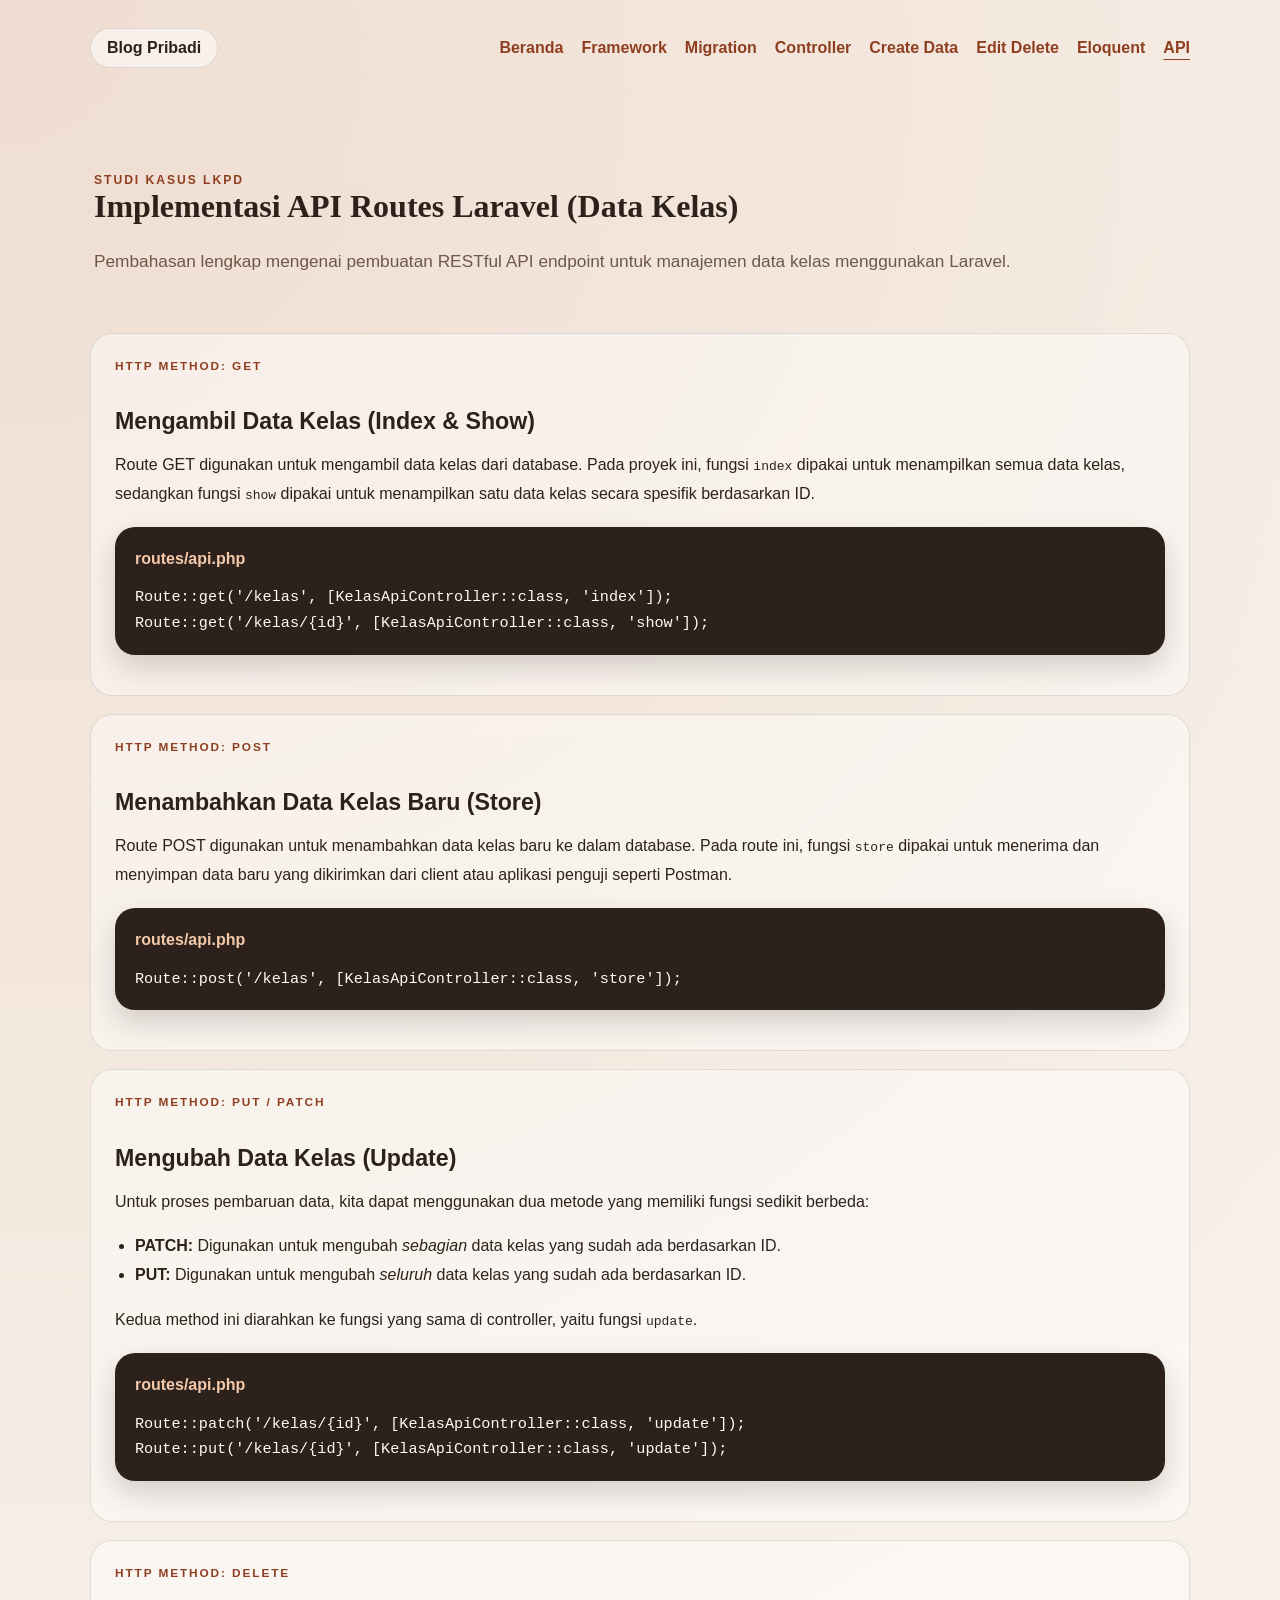
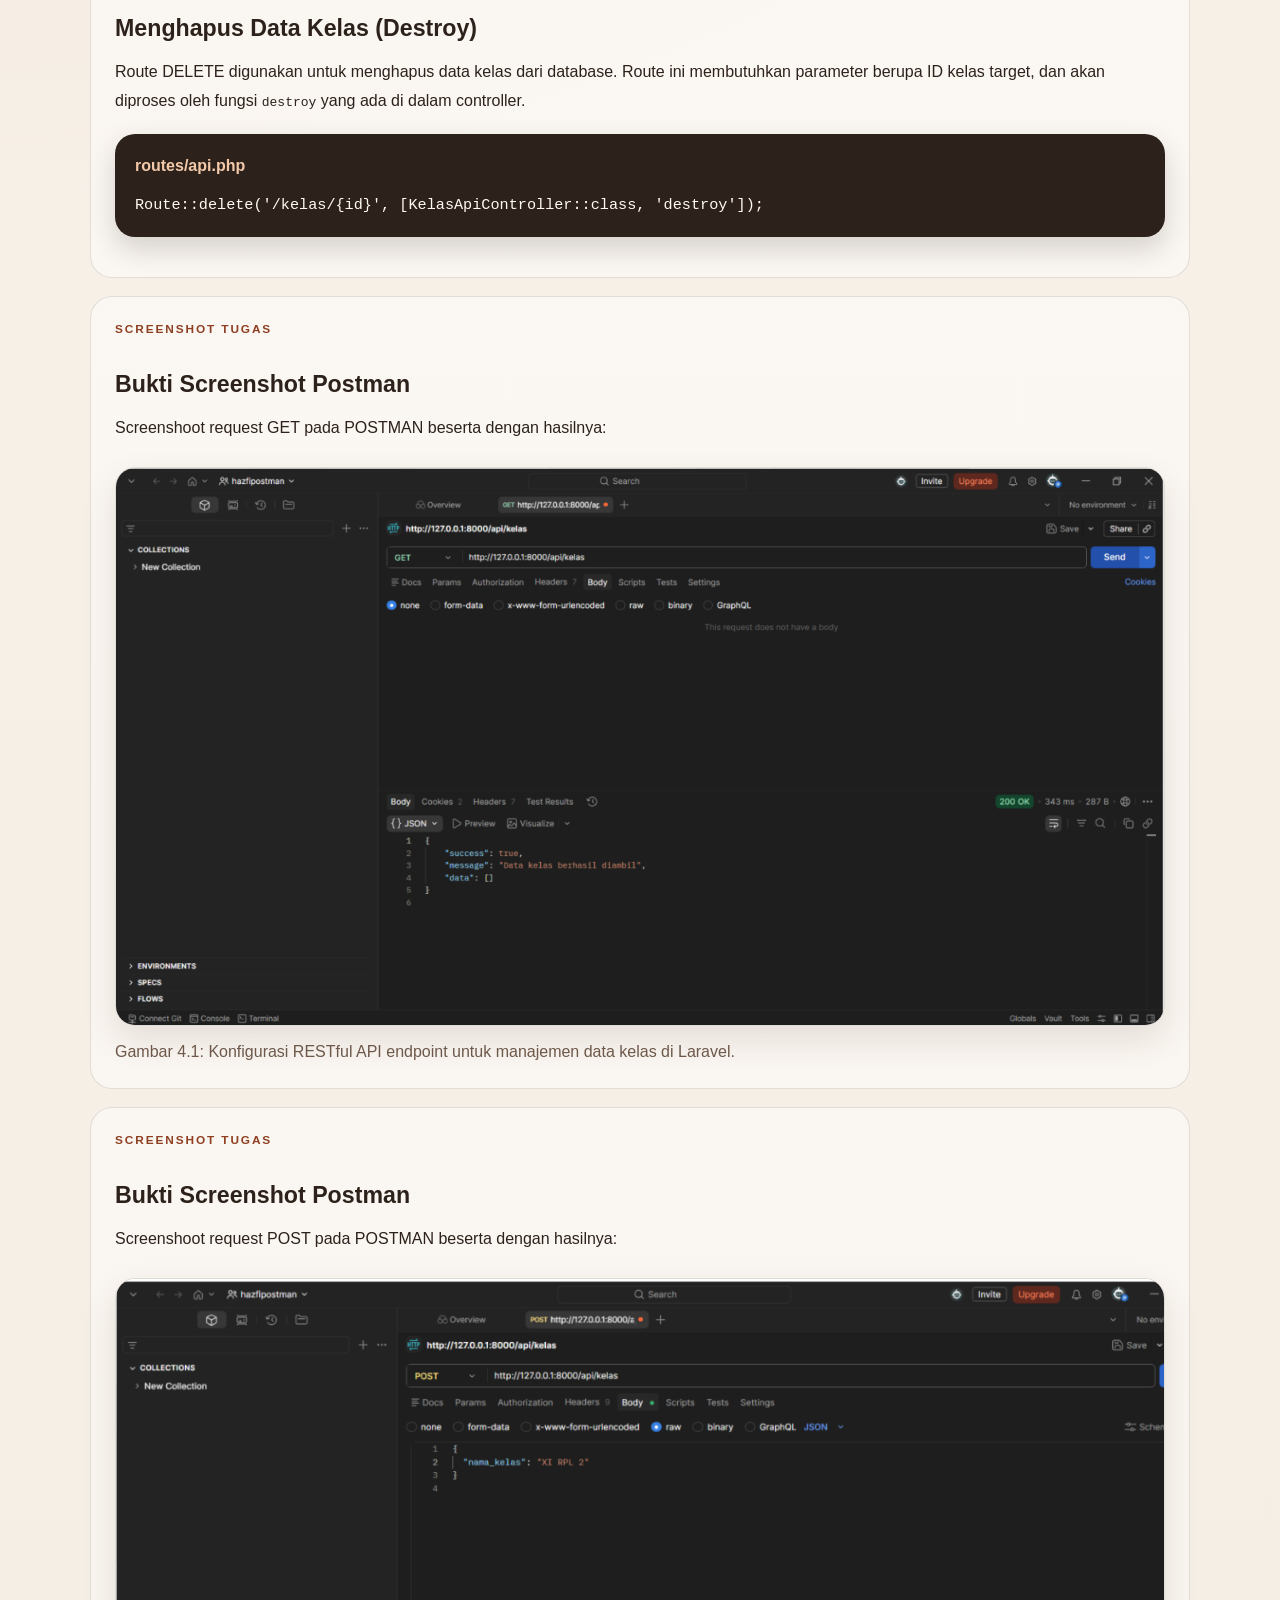
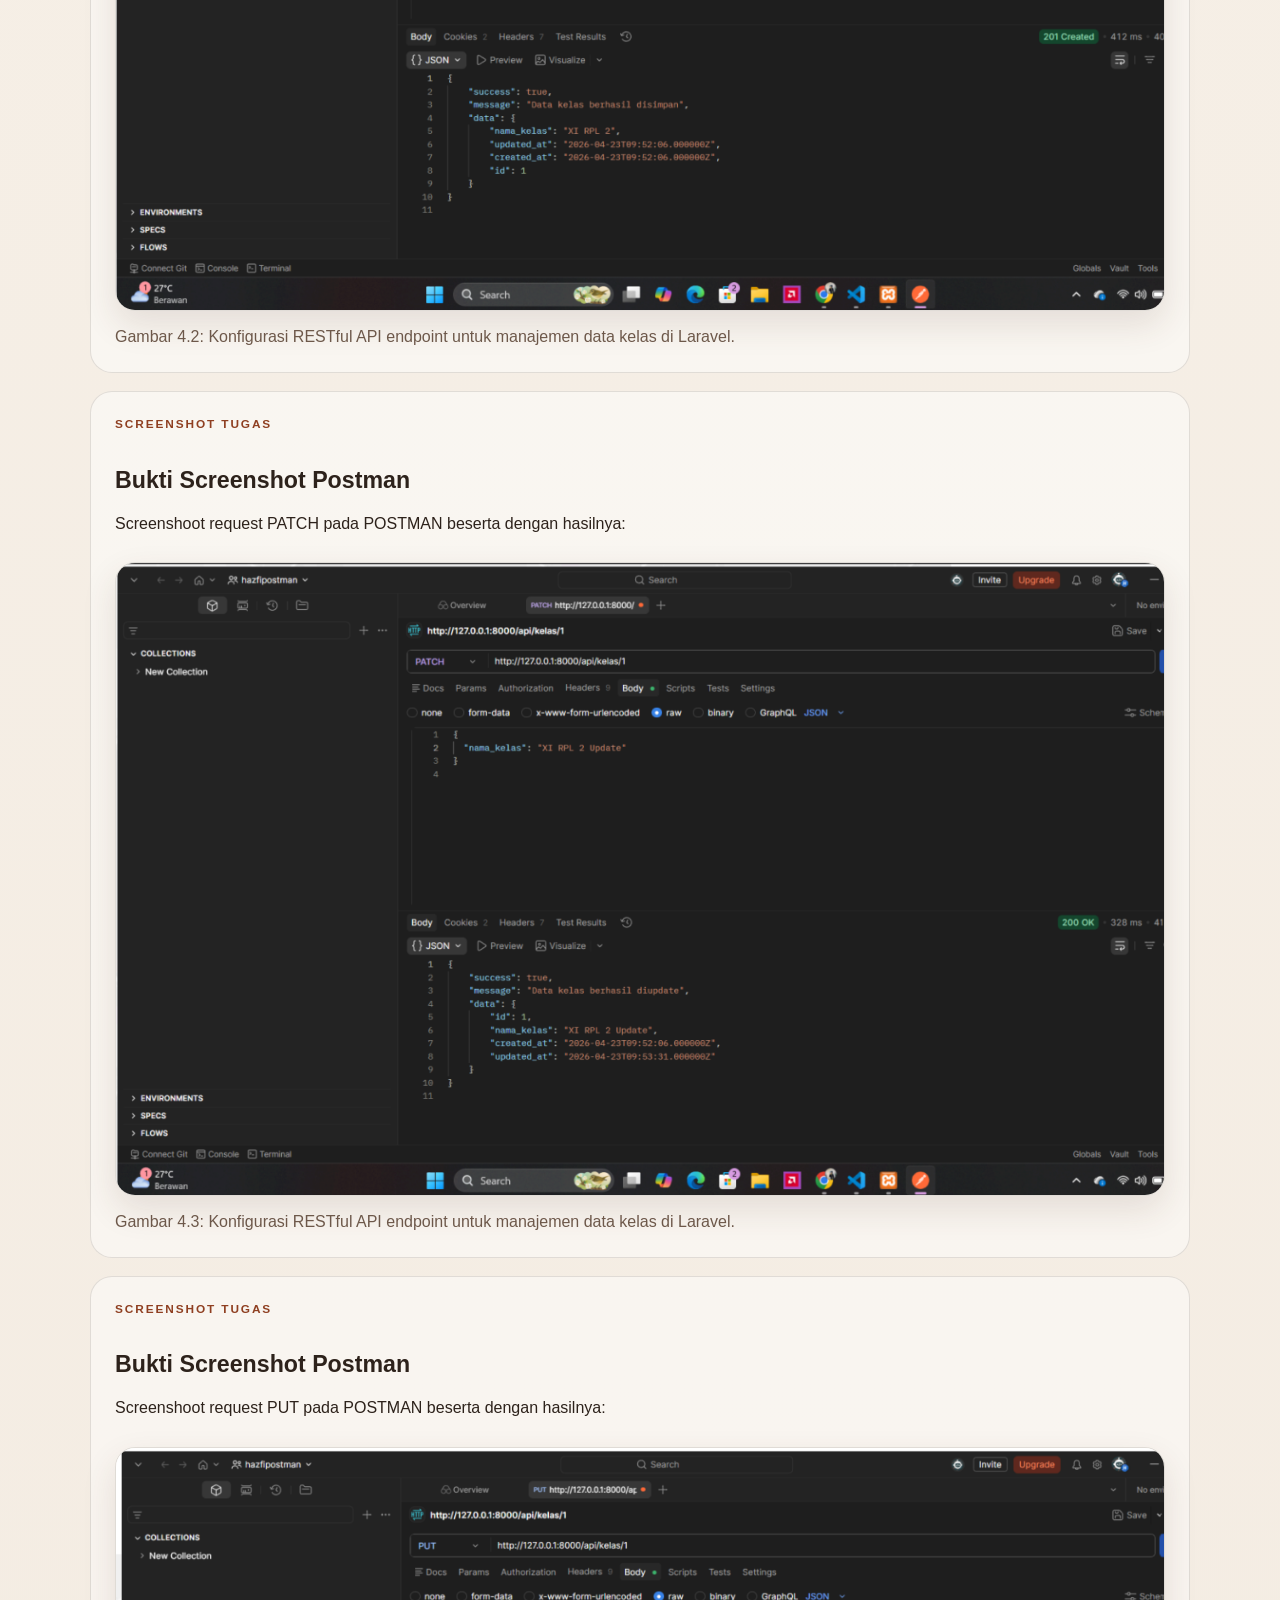
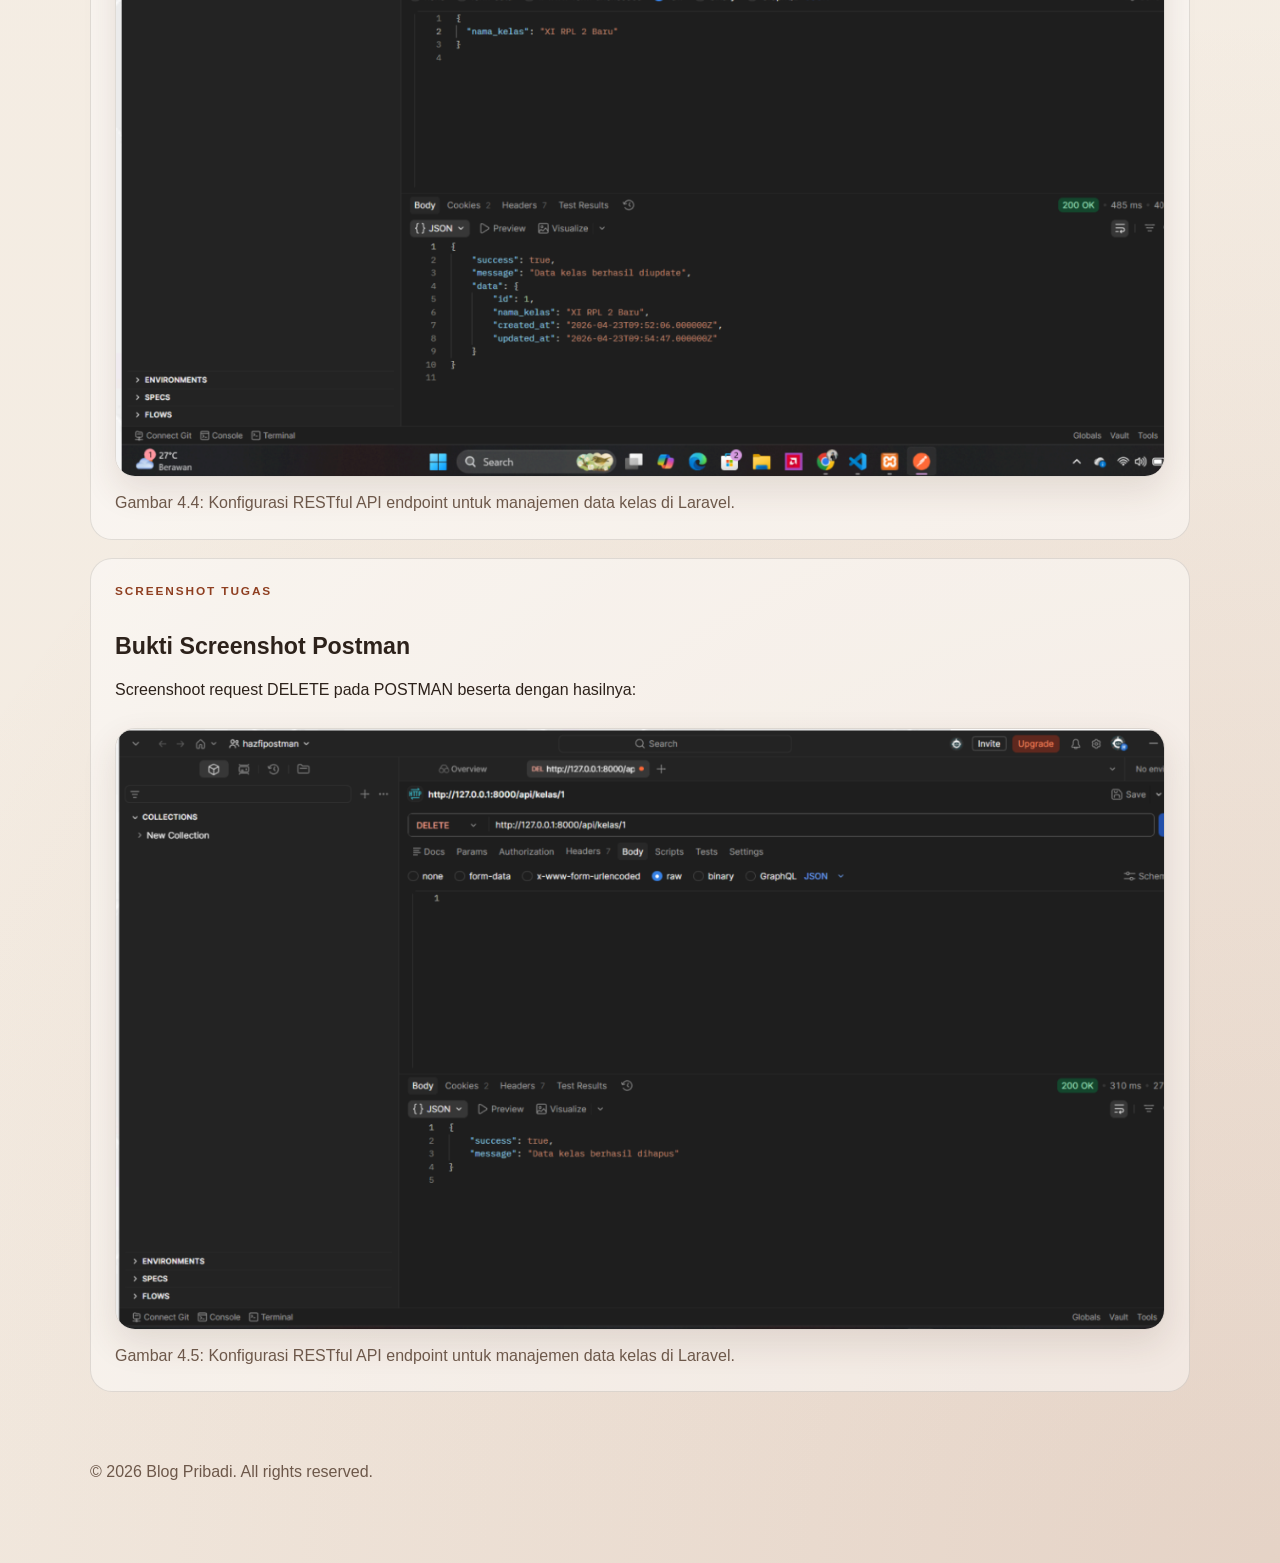
==== api.html @ e0fb1456 "Add files via upload" ====
<!DOCTYPE html>
<html lang="id">
<head>
    <meta charset="UTF-8">
    <meta name="viewport" content="width=device-width, initial-scale=1.0">
    <title>Materi API & Studi Kasus - Blog Pribadi</title>
    <link rel="stylesheet" href="styles.css"> 
</head>
<body>

    <header class="subhero">
        <div class="topbar">
            <div class="brand">Blog Pribadi</div>
            <nav class="nav-menu">
                <a href="index.html" class="nav-link">Beranda</a>
                <a href="framework.html" class="nav-link">Framework</a>
                <a href="migration.html" class="nav-link">Migration</a>
                <a href="controller.html" class="nav-link">Controller</a>
                <a href="create.html" class="nav-link">Create Data</a>
                <a href="edit-delete.html" class="nav-link">Edit Delete</a>
                <a href="eloquent.html" class="nav-link">Eloquent</a>
                <a href="api.html" class="nav-link current">API</a> 
            </nav>
        </div>
    </header>

    <main class="section">
        <div class="page-head">
            <span class="eyebrow">Studi Kasus LKPD</span>
            <h1>Implementasi API Routes Laravel (Data Kelas)</h1>
            <p class="lead">Pembahasan lengkap mengenai pembuatan RESTful API endpoint untuk manajemen data kelas menggunakan Laravel.</p>
        </div>

        <div class="article-blocks">
            
            <div class="article-block">
                <p class="article-kicker">HTTP Method: GET</p>
                <h4>Mengambil Data Kelas (Index & Show)</h4>
                <p>Route GET digunakan untuk mengambil data kelas dari database. Pada proyek ini, fungsi <code>index</code> dipakai untuk menampilkan semua data kelas, sedangkan fungsi <code>show</code> dipakai untuk menampilkan satu data kelas secara spesifik berdasarkan ID.</p>
                
                <div class="code-example">
                    <p class="code-title">routes/api.php</p>
                    <pre><code>Route::get('/kelas', [KelasApiController::class, 'index']);
Route::get('/kelas/{id}', [KelasApiController::class, 'show']);</code></pre>
                </div>
            </div>

            <div class="article-block">
                <p class="article-kicker">HTTP Method: POST</p>
                <h4>Menambahkan Data Kelas Baru (Store)</h4>
                <p>Route POST digunakan untuk menambahkan data kelas baru ke dalam database. Pada route ini, fungsi <code>store</code> dipakai untuk menerima dan menyimpan data baru yang dikirimkan dari client atau aplikasi penguji seperti Postman.</p>
                
                <div class="code-example">
                    <p class="code-title">routes/api.php</p>
                    <pre><code>Route::post('/kelas', [KelasApiController::class, 'store']);</code></pre>
                </div>
            </div>

            <div class="article-block">
                <p class="article-kicker">HTTP Method: PUT / PATCH</p>
                <h4>Mengubah Data Kelas (Update)</h4>
                <p>Untuk proses pembaruan data, kita dapat menggunakan dua metode yang memiliki fungsi sedikit berbeda:</p>
                <ul class="article-list">
                    <li><strong>PATCH:</strong> Digunakan untuk mengubah <em>sebagian</em> data kelas yang sudah ada berdasarkan ID.</li>
                    <li><strong>PUT:</strong> Digunakan untuk mengubah <em>seluruh</em> data kelas yang sudah ada berdasarkan ID.</li>
                </ul>
                <p>Kedua method ini diarahkan ke fungsi yang sama di controller, yaitu fungsi <code>update</code>.</p>
                
                <div class="code-example">
                    <p class="code-title">routes/api.php</p>
                    <pre><code>Route::patch('/kelas/{id}', [KelasApiController::class, 'update']);
Route::put('/kelas/{id}', [KelasApiController::class, 'update']);</code></pre>
                </div>
            </div>

            <div class="article-block">
                <p class="article-kicker">HTTP Method: DELETE</p>
                <h4>Menghapus Data Kelas (Destroy)</h4>
                <p>Route DELETE digunakan untuk menghapus data kelas dari database. Route ini membutuhkan parameter berupa ID kelas target, dan akan diproses oleh fungsi <code>destroy</code> yang ada di dalam controller.</p>
                
                <div class="code-example">
                    <p class="code-title">routes/api.php</p>
                    <pre><code>Route::delete('/kelas/{id}', [KelasApiController::class, 'destroy']);</code></pre>
                </div>
            </div>

            <div class="article-block">
                <p class="article-kicker">Screenshot Tugas</p>
                <h4>Bukti Screenshot Postman </h4>
                <p>Screenshoot request GET pada POSTMAN beserta dengan hasilnya:</p>
                
                <figure class="article-figure">
                    <img src="assets/ss-postman-get.png" alt="Screenshot Route API" class="article-image">
                    <figcaption>Gambar 4.1: Konfigurasi RESTful API endpoint untuk manajemen data kelas di Laravel.</figcaption>
                </figure>
            </div>

               
               
               
               
                <div class="article-block">
                <p class="article-kicker">Screenshot Tugas</p>
                <h4>Bukti Screenshot Postman </h4>
                <p>Screenshoot request POST pada POSTMAN beserta dengan hasilnya:</p>

                <figure class="article-figure">
                    <img src="assets/ss-postman-post.png" alt="Screenshot Route API" class="article-image">
                    <figcaption>Gambar 4.2: Konfigurasi RESTful API endpoint untuk manajemen data kelas di Laravel.</figcaption>
                </figure>
            </div>

             <div class="article-block">
                <p class="article-kicker">Screenshot Tugas</p>
                <h4>Bukti Screenshot Postman </h4>
                <p>Screenshoot request PATCH pada POSTMAN beserta dengan hasilnya:</p>

                <figure class="article-figure">
                    <img src="assets/ss-postman-patch.png" alt="Screenshot Route API" class="article-image">
                    <figcaption>Gambar 4.3: Konfigurasi RESTful API endpoint untuk manajemen data kelas di Laravel.</figcaption>
                </figure>
            </div>


             <div class="article-block">
                <p class="article-kicker">Screenshot Tugas</p>
                <h4>Bukti Screenshot Postman </h4>
                <p>Screenshoot request PUT pada POSTMAN beserta dengan hasilnya:</p>

                <figure class="article-figure">
                    <img src="assets/ss-postman-put.png" alt="Screenshot Route API" class="article-image">
                    <figcaption>Gambar 4.4: Konfigurasi RESTful API endpoint untuk manajemen data kelas di Laravel.</figcaption>
                </figure>
            </div>

             <div class="article-block">
                <p class="article-kicker">Screenshot Tugas</p>
                <h4>Bukti Screenshot Postman </h4>
                <p>Screenshoot request DELETE pada POSTMAN beserta dengan hasilnya:</p>

                <figure class="article-figure">
                    <img src="assets/ss-postman-delete.png" alt="Screenshot Route API" class="article-image">
                    <figcaption>Gambar 4.5: Konfigurasi RESTful API endpoint untuk manajemen data kelas di Laravel.</figcaption>
                </figure>
            </div>
        </div>
    </main>

    <footer class="footer">
        <p>&copy; 2026 Blog Pribadi. All rights reserved.</p>
    </footer>

</body>
</html>
---- styles.css ----
:root {
  --bg: #f5efe6;
  --bg-soft: #fffaf4;
  --card: rgba(255, 250, 244, 0.92);
  --text: #2d221b;
  --muted: #6d584a;
  --accent: #b85c38;
  --accent-dark: #8f3f21;
  --line: rgba(45, 34, 27, 0.12);
  --shadow: 0 18px 40px rgba(82, 50, 31, 0.14);
  --radius: 24px;
}

* {
  box-sizing: border-box;
}

html {
  scroll-behavior: smooth;
}

body {
  margin: 0;
  font-family: "Trebuchet MS", "Segoe UI", sans-serif;
  color: var(--text);
  background:
    radial-gradient(circle at top left, rgba(184, 92, 56, 0.14), transparent 28%),
    radial-gradient(circle at bottom right, rgba(143, 63, 33, 0.14), transparent 24%),
    linear-gradient(180deg, #f8f2ea 0%, #f3ebe1 100%);
}

h1,
h2,
h3 {
  font-family: "Palatino Linotype", Georgia, serif;
  margin-top: 0;
}

p {
  line-height: 1.8;
}

a {
  color: inherit;
  text-decoration: none;
}

.hero {
  min-height: 100vh;
  padding: 28px 24px 48px;
  display: flex;
  flex-direction: column;
  justify-content: space-between;
}

.topbar,
.hero-content,
.section,
.footer {
  width: min(1100px, calc(100% - 8px));
  margin: 0 auto;
}

.topbar {
  display: flex;
  justify-content: space-between;
  align-items: center;
  gap: 16px;
}

.nav-menu {
  display: flex;
  flex-wrap: wrap;
  gap: 18px;
}

.brand {
  padding: 10px 16px;
  border: 1px solid var(--line);
  border-radius: 999px;
  background: rgba(255, 255, 255, 0.55);
  backdrop-filter: blur(10px);
  font-weight: 700;
}

.nav-link {
  color: var(--accent-dark);
  font-weight: 700;
}

.nav-link.current {
  text-decoration: underline;
  text-underline-offset: 6px;
}

.hero-content {
  padding: 72px 0 32px;
  display: grid;
  grid-template-columns: minmax(0, 1.05fr) minmax(320px, 0.95fr);
  align-items: center;
  gap: 34px;
}

.subhero {
  padding: 28px 24px 8px;
}

.page-head,
.subhero .topbar {
  width: min(1100px, calc(100% - 8px));
  margin: 0 auto;
}

.page-head {
  padding: 56px 0 10px;
}

.hero-copy {
  max-width: 760px;
}

.eyebrow,
.section-label,
.post-meta span {
  text-transform: uppercase;
  letter-spacing: 0.16em;
  font-size: 0.76rem;
  font-weight: 800;
  color: var(--accent-dark);
}

.hero h1 {
  font-size: clamp(3rem, 7vw, 5.4rem);
  line-height: 0.98;
  margin-bottom: 20px;
  max-width: 720px;
}

.lead {
  font-size: 1.08rem;
  color: var(--muted);
}

.hero-photo-card {
  position: relative;
  padding: 16px;
  border-radius: 32px;
  background: rgba(255, 250, 244, 0.66);
  border: 1px solid rgba(255, 255, 255, 0.6);
  box-shadow: var(--shadow);
  backdrop-filter: blur(14px);
}

.hero-photo {
  display: block;
  width: 100%;
  height: min(72vh, 640px);
  object-fit: cover;
  object-position: center 28%;
  border-radius: 24px;
}

.photo-caption {
  position: absolute;
  left: 30px;
  right: 30px;
  bottom: 28px;
  padding: 16px 18px;
  border-radius: 20px;
  background: linear-gradient(180deg, rgba(45, 34, 27, 0.12), rgba(45, 34, 27, 0.72));
  color: #fffaf4;
}

.photo-caption span {
  display: block;
  margin-bottom: 6px;
  font-weight: 800;
  letter-spacing: 0.06em;
  text-transform: uppercase;
  font-size: 0.82rem;
}

.photo-caption p {
  margin: 0;
  line-height: 1.5;
}

.hero-actions {
  display: flex;
  flex-wrap: wrap;
  gap: 14px;
  margin-top: 28px;
}

.button {
  display: inline-flex;
  align-items: center;
  justify-content: center;
  min-width: 150px;
  padding: 14px 20px;
  border-radius: 999px;
  font-weight: 700;
  transition: transform 0.25s ease, box-shadow 0.25s ease, background 0.25s ease;
}

.button.primary {
  background: var(--accent);
  color: #fff8f3;
  box-shadow: var(--shadow);
}

.button.secondary {
  border: 1px solid var(--line);
  background: rgba(255, 255, 255, 0.62);
}

.button:hover,
.inline-link:hover {
  transform: translateY(-2px);
}

.section {
  padding: 38px 0 10px;
}

.section-heading {
  margin-bottom: 24px;
}

.section-heading h2 {
  font-size: clamp(2rem, 3.5vw, 3rem);
  margin-bottom: 0;
}

.profile-grid,
.highlight-grid {
  display: grid;
  grid-template-columns: repeat(2, minmax(0, 1fr));
  gap: 22px;
}

.highlight-grid {
  grid-template-columns: repeat(3, minmax(0, 1fr));
}

.page-grid {
  display: grid;
  grid-template-columns: repeat(3, minmax(0, 1fr));
  gap: 22px;
}

.page-card {
  display: flex;
  flex-direction: column;
  justify-content: space-between;
}

.card,
.post-card,
.closing-box {
  background: var(--card);
  border: 1px solid rgba(255, 255, 255, 0.55);
  border-radius: var(--radius);
  box-shadow: var(--shadow);
  backdrop-filter: blur(12px);
}

.card,
.closing-box {
  padding: 28px;
}

.post-card {
  padding: 32px;
}

.article-blocks {
  display: grid;
  gap: 18px;
  margin-top: 28px;
}

.article-block {
  padding: 22px 24px;
  border-radius: 22px;
  background: rgba(255, 255, 255, 0.45);
  border: 1px solid var(--line);
}

.article-kicker {
  margin: 0 0 10px;
  text-transform: uppercase;
  letter-spacing: 0.16em;
  font-size: 0.74rem;
  font-weight: 800;
  color: var(--accent-dark);
}

.article-block h4 {
  margin-bottom: 12px;
  font-size: 1.45rem;
}

.article-list {
  margin: 0 0 16px;
  padding-left: 20px;
  line-height: 1.8;
}

.article-figure {
  margin: 24px 0 0;
}

.article-image {
  display: block;
  width: 100%;
  border-radius: 20px;
  border: 1px solid var(--line);
  box-shadow: 0 14px 34px rgba(82, 50, 31, 0.12);
}

.article-image-crop {
  height: 250px;
  object-fit: cover;
  object-position: top;
}

.article-figure figcaption {
  margin-top: 12px;
  color: var(--muted);
  line-height: 1.7;
}

.code-example {
  margin: 18px 0;
  padding: 18px 20px;
  border-radius: 20px;
  background: #2d221b;
  color: #fffaf4;
  box-shadow: 0 12px 28px rgba(45, 34, 27, 0.18);
}

.code-title {
  margin: 0 0 12px;
  font-weight: 700;
  color: #f3c9a9;
}

.code-example pre {
  margin: 0;
  overflow-x: auto;
}

.code-example code {
  font-family: Consolas, "Courier New", monospace;
  font-size: 0.95rem;
  line-height: 1.7;
}

.biodata-list {
  list-style: none;
  padding: 0;
  margin: 0;
}

.biodata-list li {
  display: flex;
  justify-content: space-between;
  gap: 20px;
  padding: 14px 0;
  border-bottom: 1px solid var(--line);
}

.biodata-list li:last-child {
  border-bottom: 0;
}

.biodata-list span {
  color: var(--muted);
}

.note {
  margin-top: 16px;
  color: var(--muted);
  font-size: 0.95rem;
}

.post-meta {
  display: flex;
  justify-content: space-between;
  gap: 16px;
  margin-bottom: 18px;
}

.post-card h3 {
  font-size: clamp(1.6rem, 3vw, 2.4rem);
}

.inline-link {
  display: inline-block;
  margin-top: 10px;
  color: var(--accent-dark);
  font-weight: 700;
}

.footer {
  padding: 40px 0 60px;
  color: var(--muted);
}

.reveal {
  opacity: 0;
  transform: translateY(26px);
  transition: opacity 0.7s ease, transform 0.7s ease;
}

.reveal.visible {
  opacity: 1;
  transform: translateY(0);
}

@media (max-width: 900px) {
  .hero-content,
  .profile-grid,
  .highlight-grid,
  .page-grid {
    grid-template-columns: 1fr;
  }

  .hero {
    min-height: auto;
  }

  .hero-content {
    padding-top: 56px;
  }

  .hero-photo {
    height: 520px;
  }
}

@media (max-width: 640px) {
  .hero,
  .section,
  .footer {
    width: min(1100px, calc(100% - 28px));
  }

  .topbar {
    width: min(1100px, calc(100% - 28px));
    flex-direction: column;
    align-items: flex-start;
  }

  .page-head {
    width: min(1100px, calc(100% - 28px));
  }

  .biodata-list li,
  .post-meta {
    flex-direction: column;
    align-items: flex-start;
  }

  .card,
  .post-card,
  .closing-box {
    padding: 22px;
  }

  .hero-photo-card {
    padding: 12px;
  }

  .hero-photo {
    height: 420px;
    object-position: center 24%;
  }

  .photo-caption {
    left: 22px;
    right: 22px;
    bottom: 22px;
    padding: 14px 16px;
  }
}
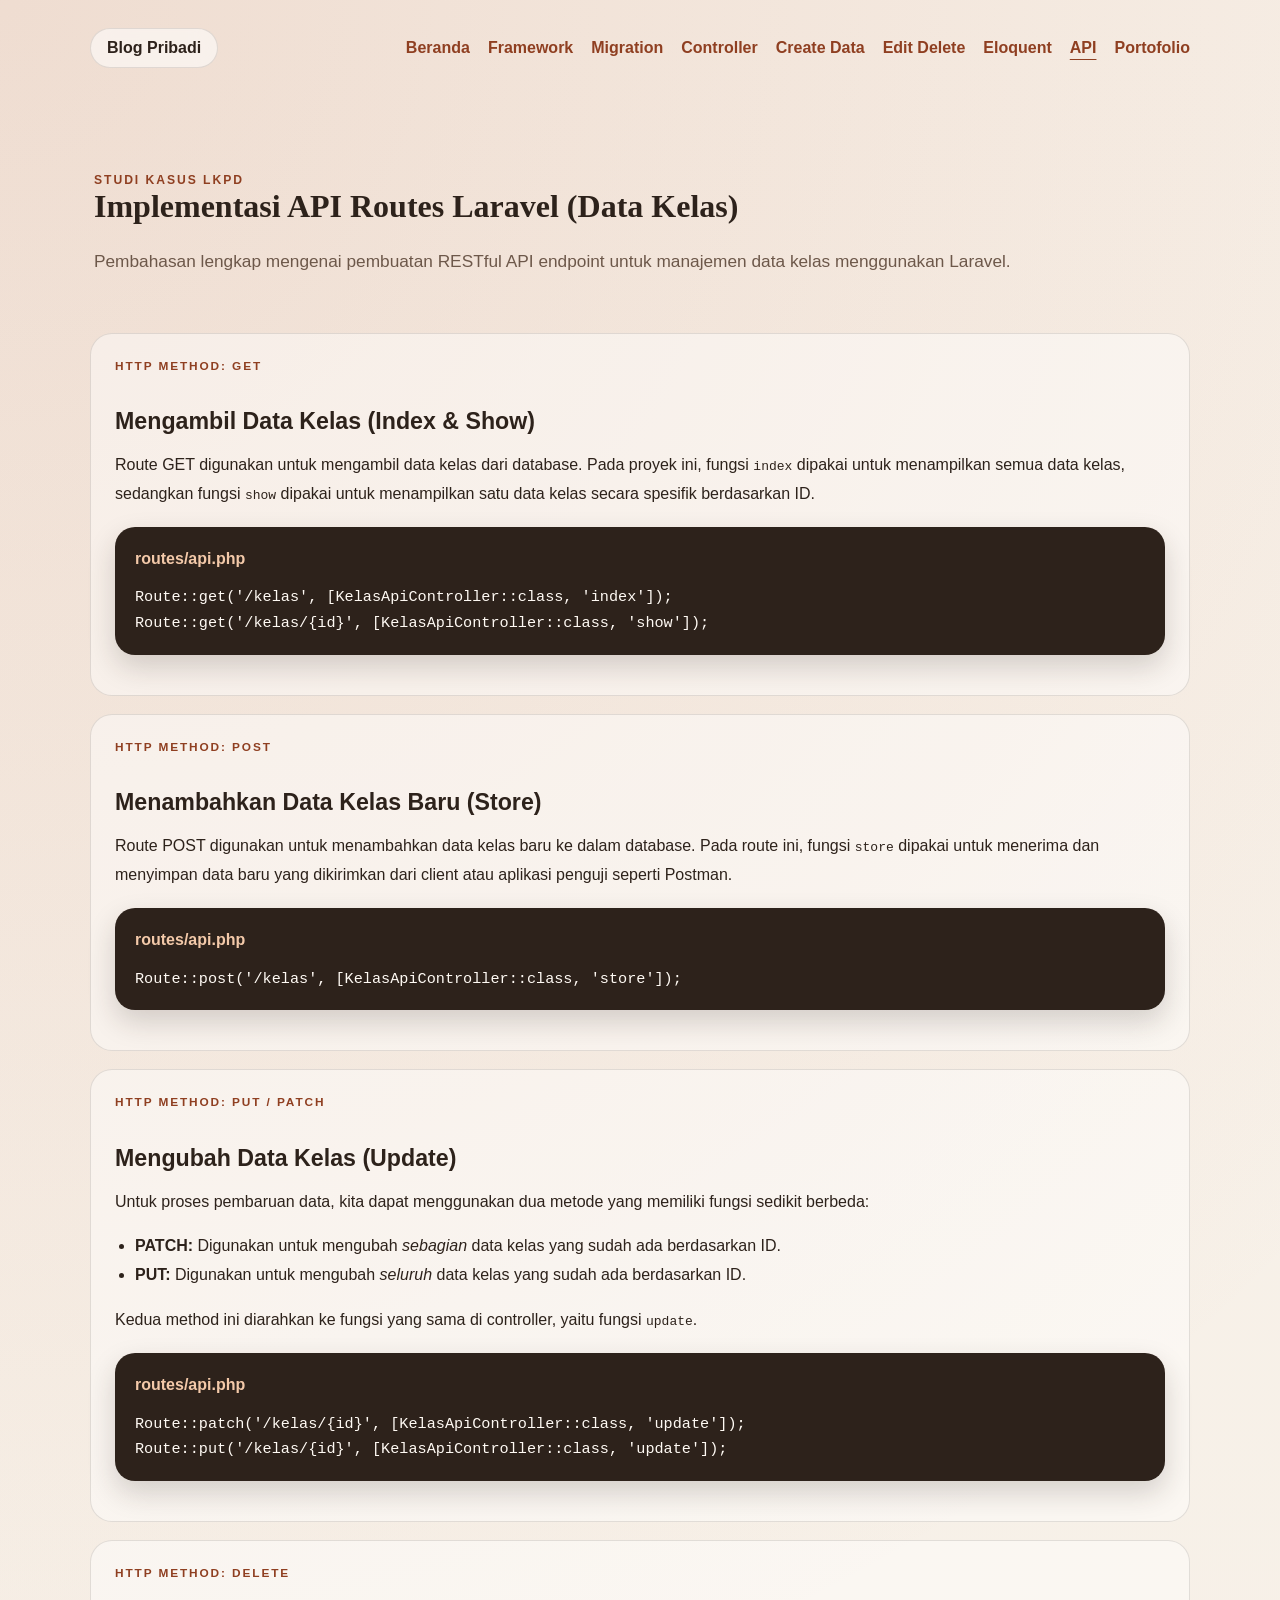
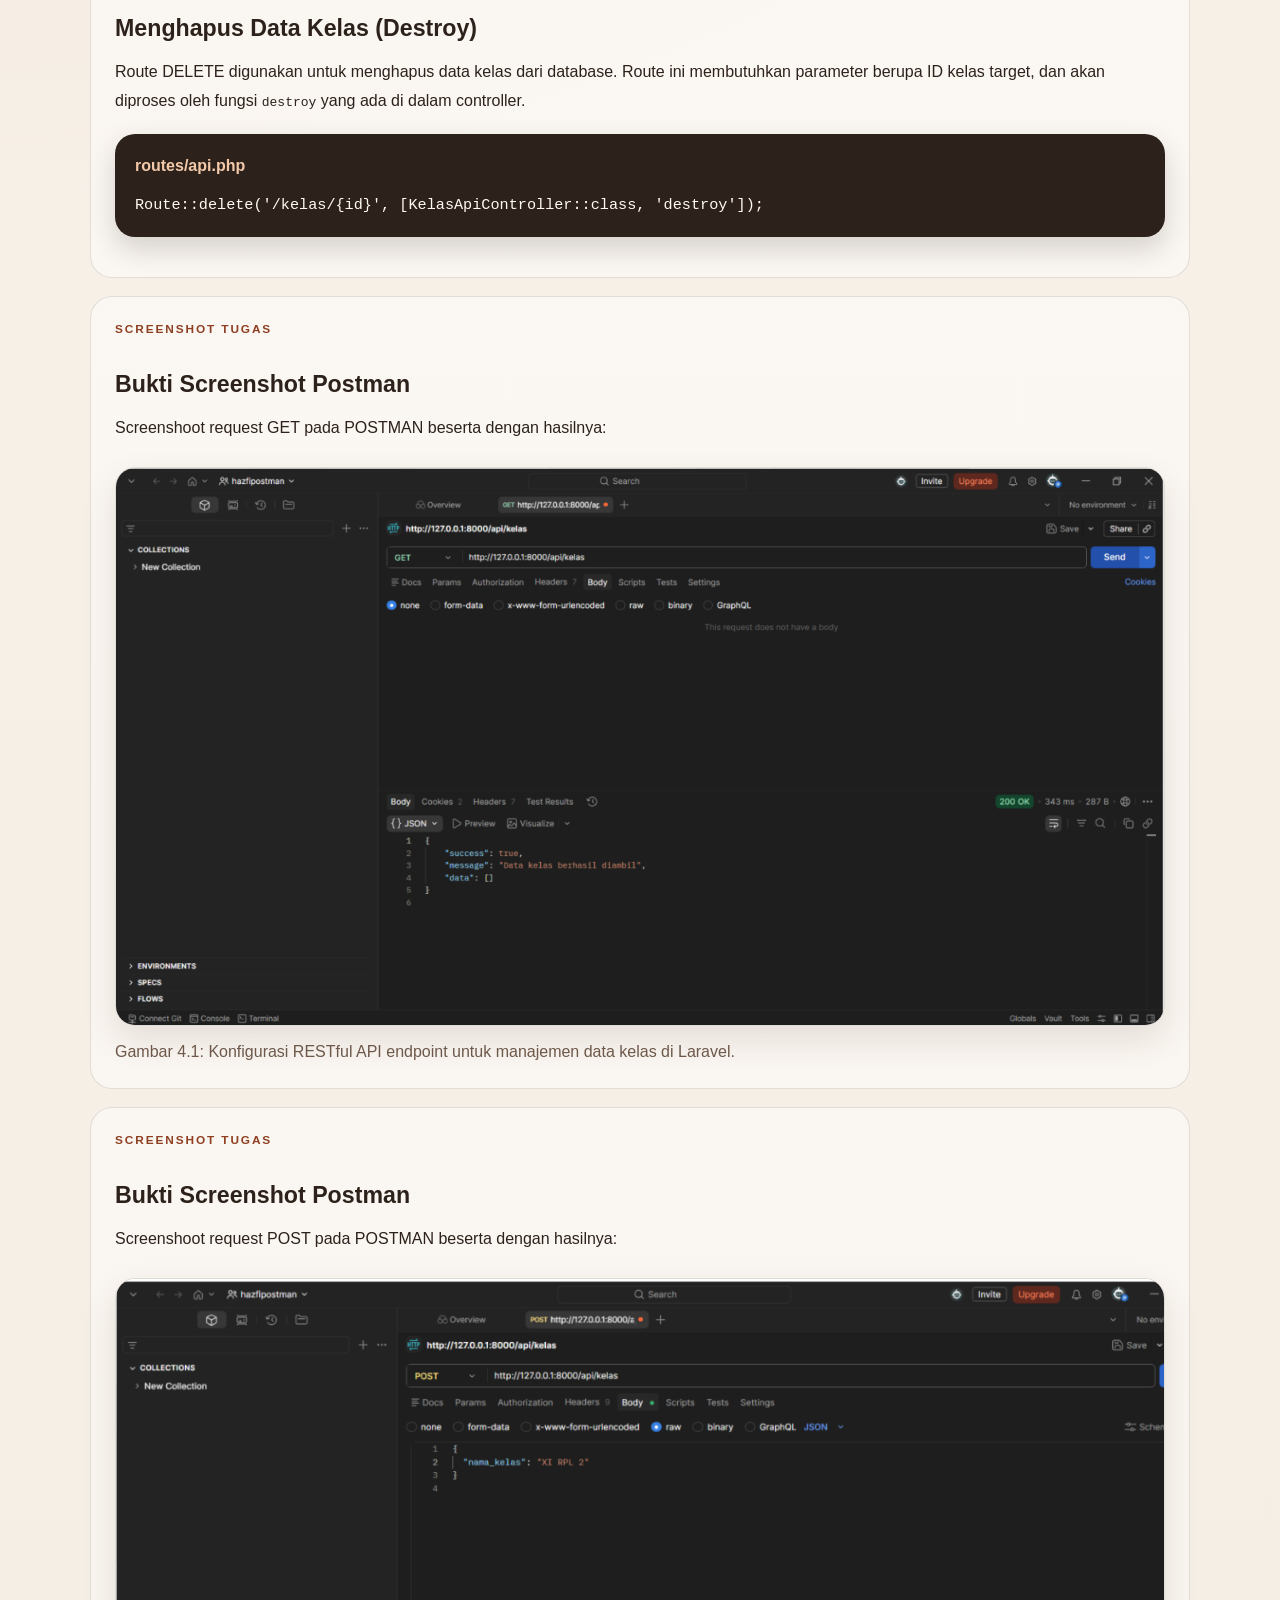
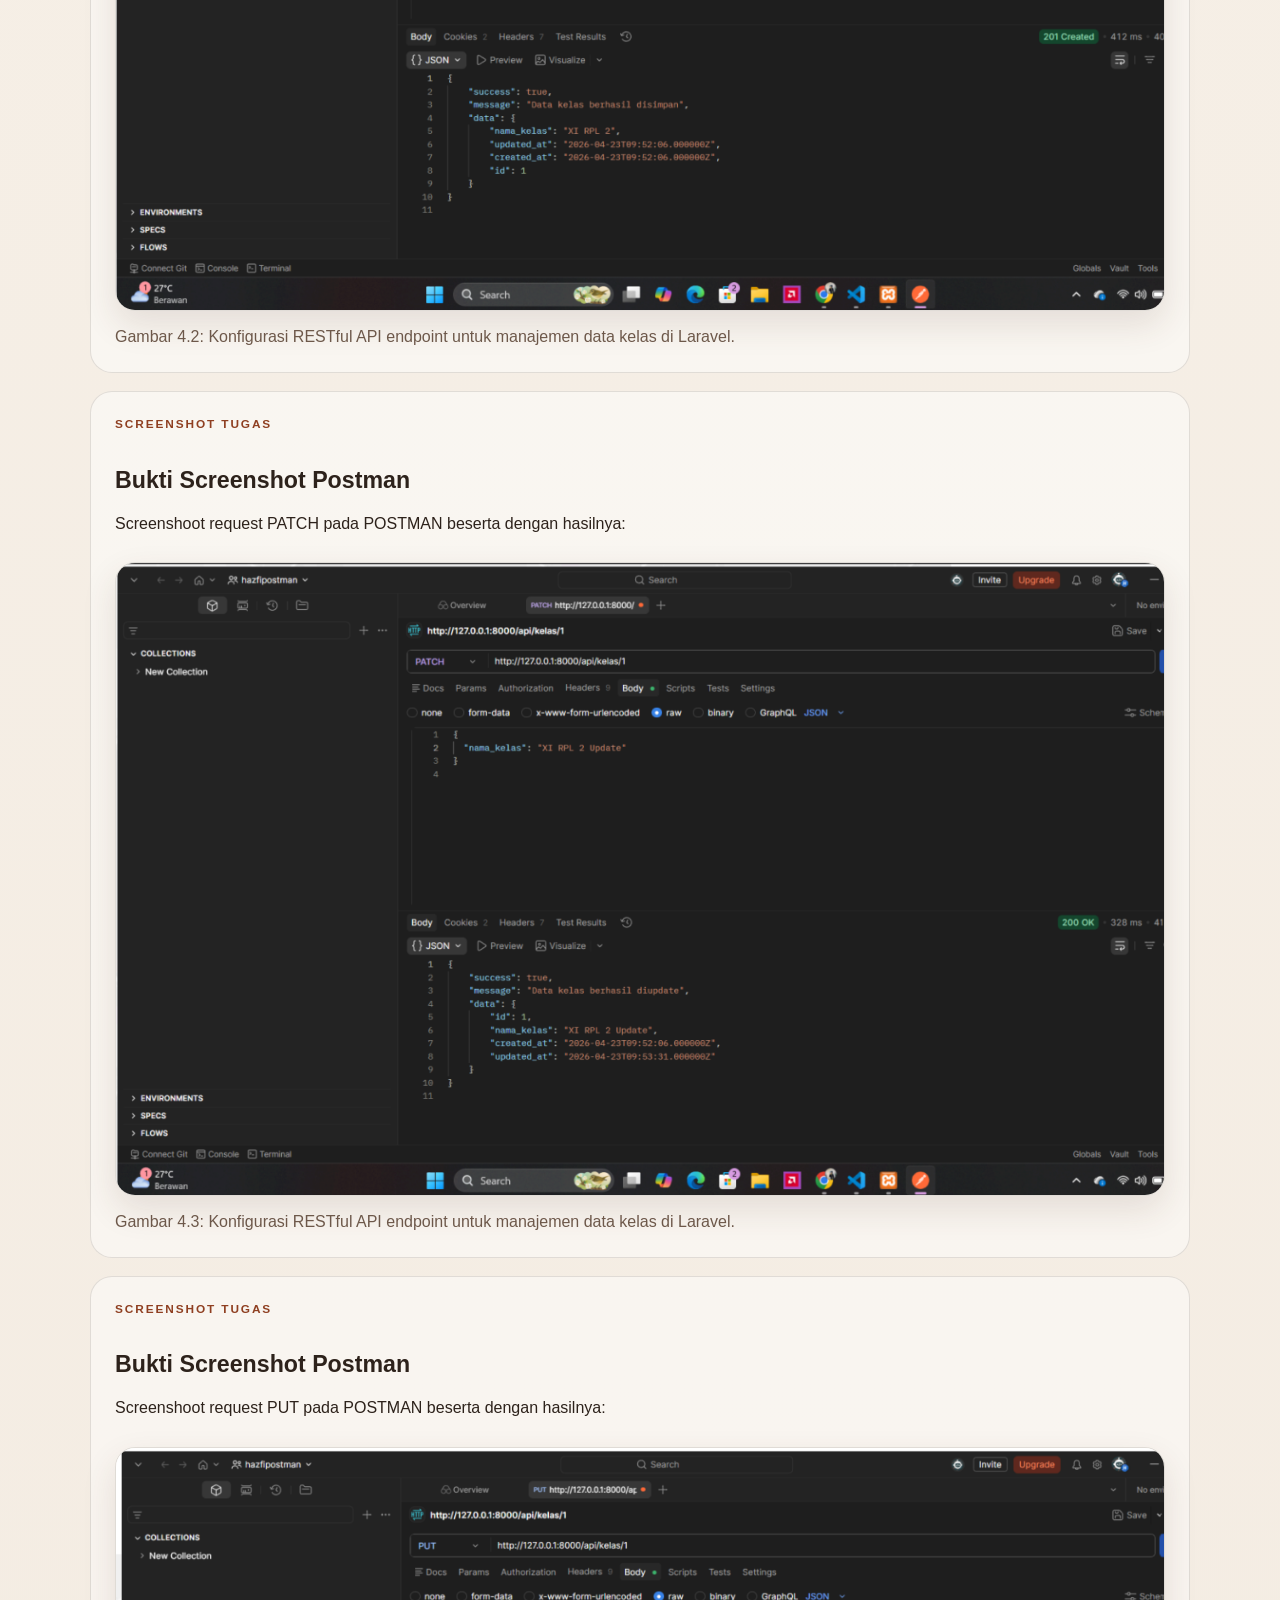
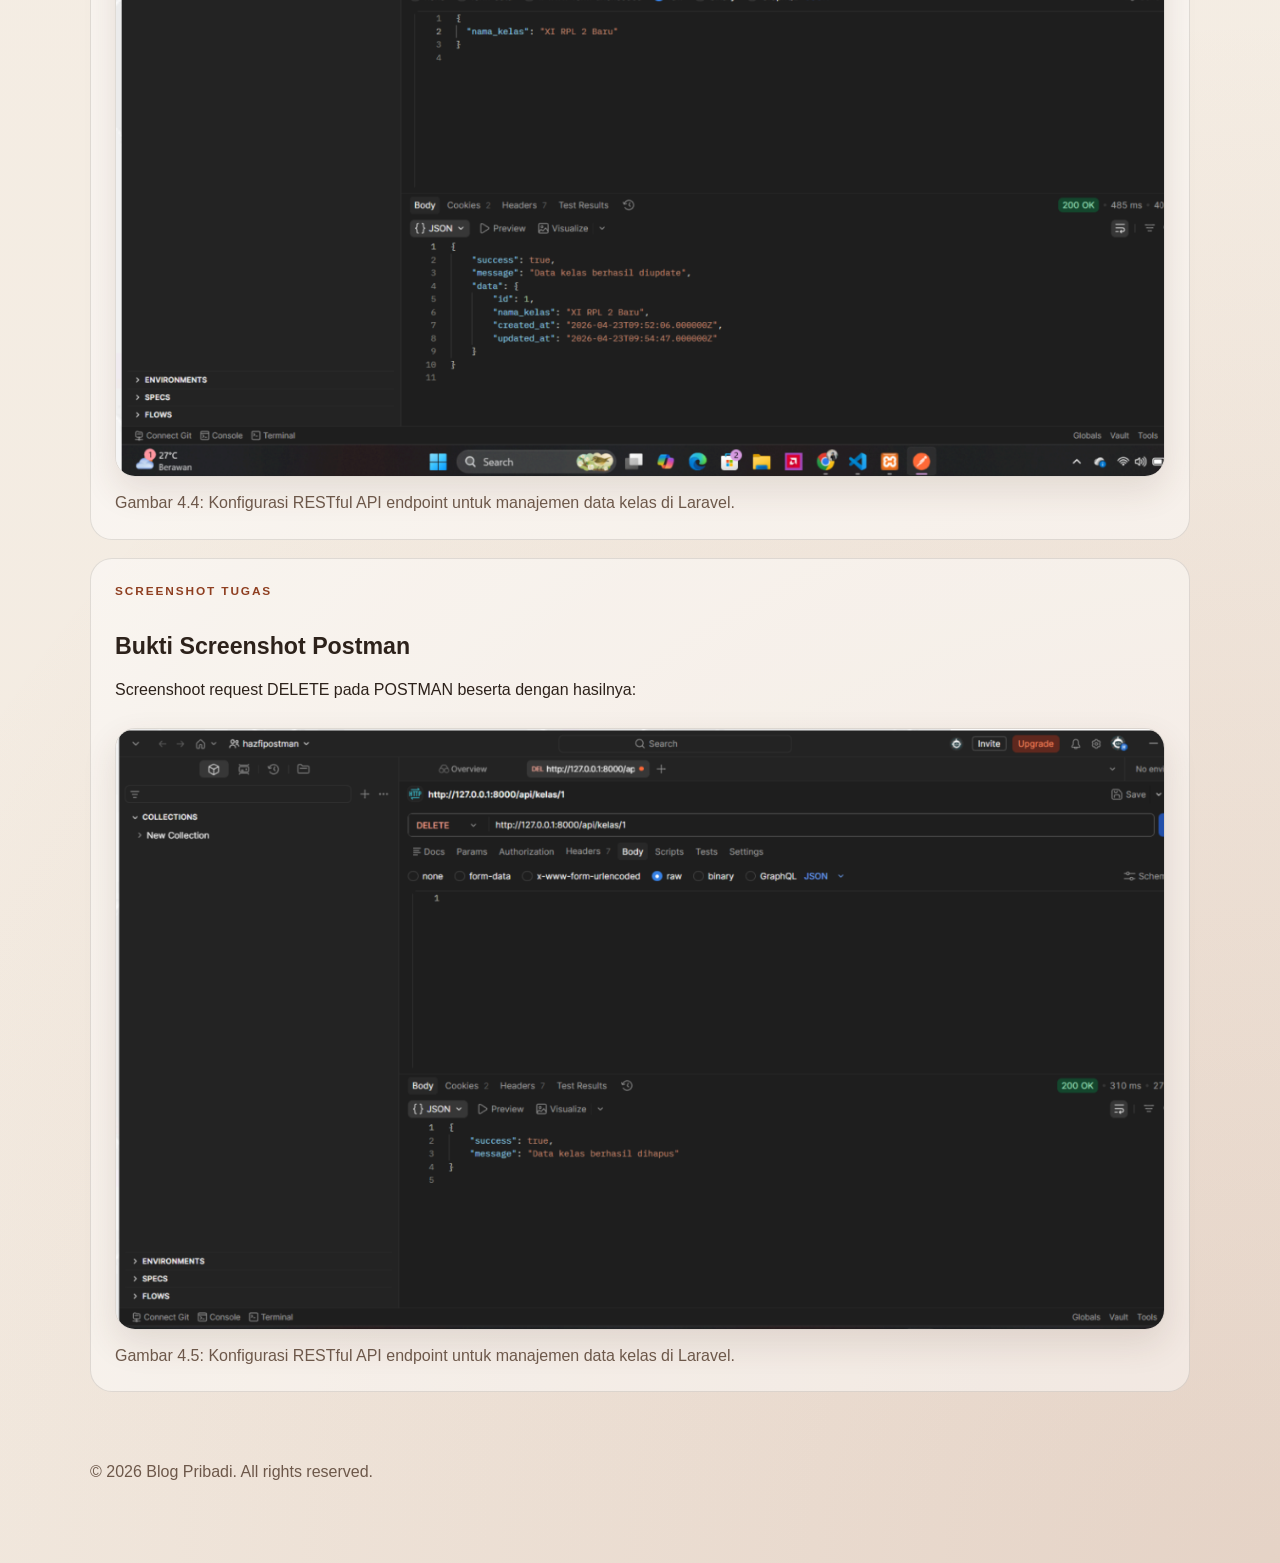
==== commit 632cd308: "Update blog pribadi dan portofolio" ====
--- a/api.html
+++ b/api.html
@@ -11,15 +11,16 @@
     <header class="subhero">
         <div class="topbar">
             <div class="brand">Blog Pribadi</div>
-            <nav class="nav-menu">
+                        <nav class="nav-menu">
                 <a href="index.html" class="nav-link">Beranda</a>
                 <a href="framework.html" class="nav-link">Framework</a>
                 <a href="migration.html" class="nav-link">Migration</a>
                 <a href="controller.html" class="nav-link">Controller</a>
-                <a href="create.html" class="nav-link">Create Data</a>
+                <a href="create-data.html" class="nav-link">Create Data</a>
                 <a href="edit-delete.html" class="nav-link">Edit Delete</a>
                 <a href="eloquent.html" class="nav-link">Eloquent</a>
-                <a href="api.html" class="nav-link current">API</a> 
+                <a href="api.html" class="nav-link current">API</a>
+                <a href="portfolio.html" class="nav-link">Portofolio</a>
             </nav>
         </div>
     </header>
--- a/styles.css
+++ b/styles.css
@@ -403,6 +403,138 @@
   font-weight: 700;
 }
 
+.portfolio-hero-card {
+  display: grid;
+  grid-template-columns: 1.4fr 0.8fr;
+  gap: 28px;
+  align-items: center;
+}
+
+.portfolio-hero-card h2 {
+  font-size: clamp(2rem, 4vw, 3.2rem);
+  margin-bottom: 14px;
+}
+
+.portfolio-stats {
+  display: grid;
+  gap: 14px;
+}
+
+.portfolio-side {
+  display: grid;
+  gap: 16px;
+}
+
+.portfolio-photo {
+  width: 100%;
+  height: 260px;
+  object-fit: cover;
+  object-position: center 24%;
+  border-radius: 22px;
+  border: 1px solid var(--line);
+  box-shadow: 0 14px 34px rgba(82, 50, 31, 0.14);
+}
+
+.portfolio-stats div {
+  padding: 18px;
+  border-radius: 20px;
+  background: rgba(184, 92, 56, 0.11);
+  border: 1px solid var(--line);
+}
+
+.portfolio-stats strong,
+.portfolio-stats span {
+  display: block;
+}
+
+.portfolio-stats strong {
+  font-size: 1.35rem;
+  color: var(--accent-dark);
+}
+
+.portfolio-stats span {
+  margin-top: 4px;
+  color: var(--muted);
+}
+
+.skill-grid,
+.project-grid {
+  display: grid;
+  grid-template-columns: repeat(2, minmax(0, 1fr));
+  gap: 18px;
+}
+
+.skill-card h3,
+.project-card h3 {
+  margin-bottom: 10px;
+}
+
+.project-card span {
+  display: inline-flex;
+  width: 42px;
+  height: 42px;
+  align-items: center;
+  justify-content: center;
+  margin-bottom: 18px;
+  border-radius: 50%;
+  background: #2d221b;
+  color: #fffaf4;
+  font-weight: 800;
+}
+
+.featured-project {
+  overflow: hidden;
+}
+
+.featured-project > p {
+  max-width: 860px;
+  color: var(--muted);
+}
+
+.portfolio-gallery {
+  display: grid;
+  gap: 22px;
+  margin-top: 26px;
+}
+
+.portfolio-gallery figure {
+  margin: 0;
+  padding: 14px;
+  border-radius: 24px;
+  background: rgba(255, 255, 255, 0.56);
+  border: 1px solid var(--line);
+}
+
+.portfolio-gallery img {
+  display: block;
+  width: 100%;
+  max-height: 560px;
+  object-fit: contain;
+  border-radius: 18px;
+  background: #fffaf4;
+  box-shadow: 0 14px 30px rgba(82, 50, 31, 0.12);
+}
+
+.portfolio-gallery figcaption {
+  margin-top: 12px;
+  color: var(--muted);
+  line-height: 1.6;
+}
+
+.contact-strip {
+  display: grid;
+  grid-template-columns: repeat(4, minmax(0, 1fr));
+  gap: 14px;
+}
+
+.contact-strip p {
+  margin: 0;
+  padding: 16px;
+  border-radius: 18px;
+  background: rgba(255, 255, 255, 0.5);
+  border: 1px solid var(--line);
+}
+
 .footer {
   padding: 40px 0 60px;
   color: var(--muted);
@@ -423,7 +555,9 @@
   .hero-content,
   .profile-grid,
   .highlight-grid,
-  .page-grid {
+  .page-grid,
+  .portfolio-hero-card,
+  .contact-strip {
     grid-template-columns: 1fr;
   }
 
@@ -484,4 +618,9 @@
     bottom: 22px;
     padding: 14px 16px;
   }
-}
+
+  .skill-grid,
+  .project-grid {
+    grid-template-columns: 1fr;
+  }
+}
